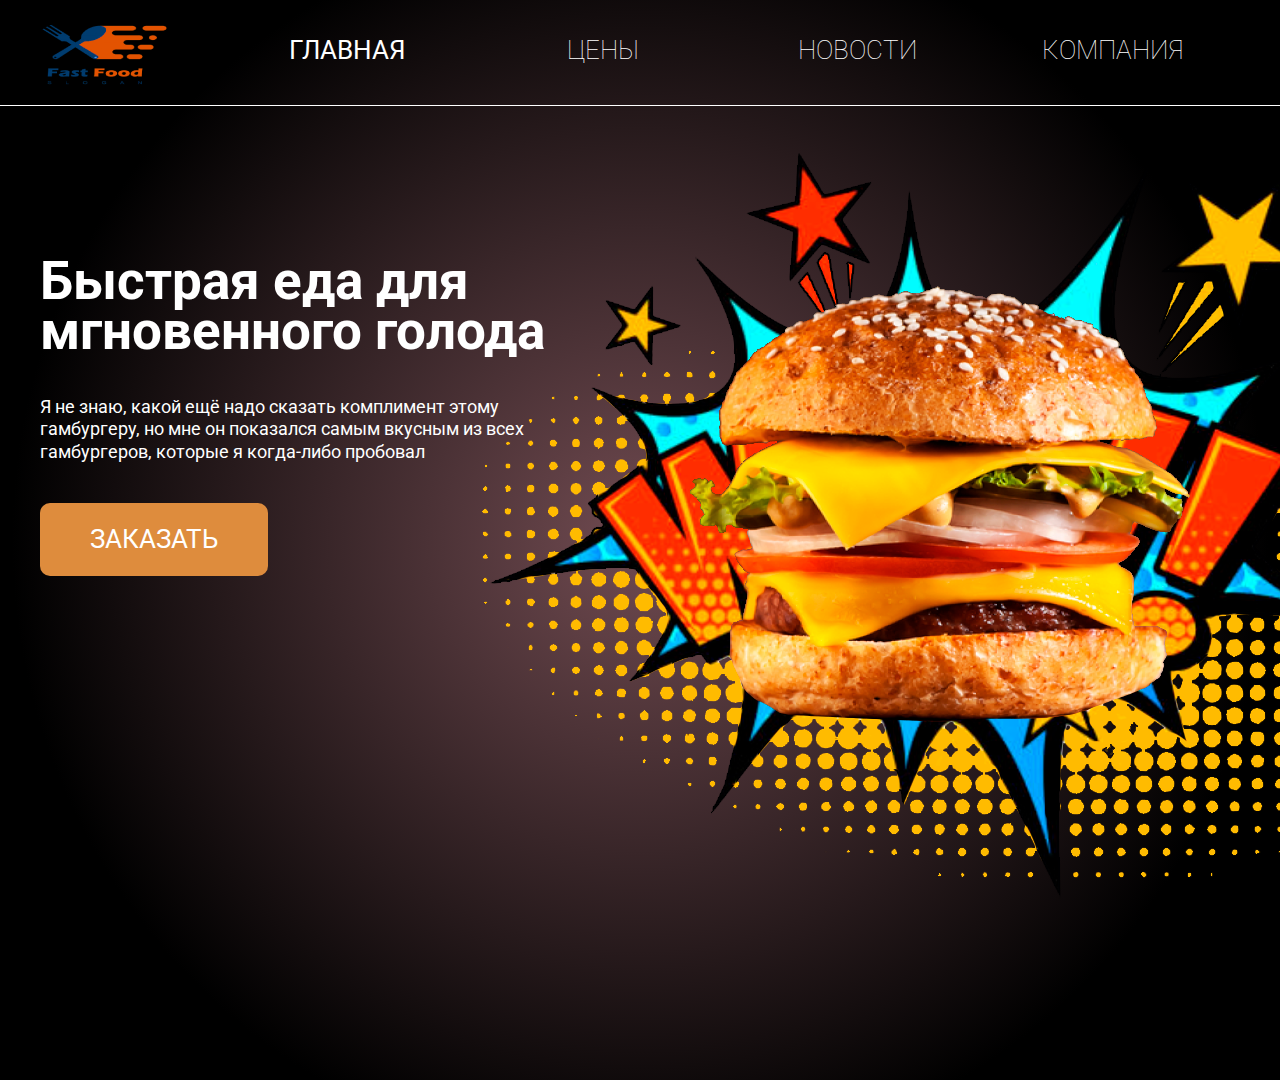
==== index.html @ 84ea1e97 "Add files via upload" ====
<!DOCTYPE html>
<html >
  <head>
    <meta charset="UTF-8">
    <title>Быстрая еда для мгновенного голода</title>
    <link rel="stylesheet" href="css/style.css">
	<link rel="preconnect" href="https://fonts.gstatic.com">
	<link href="https://fonts.googleapis.com/css2?family=Roboto:wght@100;300;400;700;900&display=swap" rel="stylesheet">	
  </head>
  <body class="home">
	<div class="header">
		<div class="wrap">
			<div class="logo"></div>
			<div class="nav">
            <ul>            
                <li class="current"><a href="index.html">Главная</a></li>
                <li><a href="prices.html">Цены</a></li>
                <li><a href="news.html">Новости</a></li>
                <li><a href="about.html">Компания</a></li>     
            </ul>            
			</div>
		</div>
    </div>
	
	<div class="content">
		<div class="wrap">
			<div class="text">
				<h1>Быстрая еда для мгновенного голода</h1>     
				<p>Я не знаю, какой ещё надо сказать комплимент этому гамбургеру, но мне он показался самым вкусным из всех гамбургеров, которые я когда-либо пробовал</p>
				<p class="button">Заказать</p>
			</div>
			<div class="hamburger"></div>			
		</div>
    </div>
  </body>
</html>
---- css/style.css ----
*{
	margin: 0;
}
body{
    position: relative;
    color: #000;
    font-size: 14px;
    font-family: 'Roboto', Verdana,sans-serif;
    font-weight: 400;
    line-height: 160%;
    min-height: 1080px;
}
p {
	margin-bottom:30pt;
}
h1{
	margin-bottom:30pt;
}
.home{
    background: #714b51;
    background: radial-gradient(circle, #714b51 0%, #000000 75%);
}
.about{
	
    background: #ab733d;
    background: radial-gradient(circle, #ab733d 0%, #000000 75%);
}
.prices{
	
    background: #ab733d;
    background: radial-gradient(circle, #ab733d 0%, #000000 75%);
}
.news{	
    background: #ab733d;
    background: radial-gradient(circle, #ab733d 0%, #000000 75%);
}
.wrap {
    margin: 0 auto;
    text-align: left;
    width: 1200px;
    position: relative;
}
.header,
.content {
    float: left;
    width: 100%;	
}
.header{
	margin: 25px 0;
	border-bottom: 1px solid #fff;
}

.logo{
	float: left;
    width: 15%;
    height: 80px;
    background-image: url("../images/logo.png");
    background-position: 0 0;
    background-repeat: no-repeat;
}
.nav{
	float: left;
	width: 85%;
}
.nav ul{
	list-style: none;
	min-width: 100%;
	position: relative;
	padding: 0;
}
.nav > ul > li{
	float: left;
	width: 25%;
}
.nav ul li a{
	display: block;
    float: left;
    color: #fff;
    width: 100%;
    font-size: 26px;
    font-weight: 100;
    line-height: 50px;
    text-align: center;
    text-decoration: none;
    text-transform: uppercase;
	transition: color 0.3s;
}
.nav ul li.current a{
    font-weight: 400;
}

.nav ul li:hover a{    
    color: grey;
}
.text{
    position: relative;
    top: 125px;
	width: 515px;
    color: #fff;
	font-size: 18px;
    z-index: 2;
}
.text h1 {
    color: #fff;
    width: 100%;
    font-size: 53px;
    font-weight: 700;
    line-height: 50px;
    text-decoration: none;
}
.button{
    float: left;
    background: #DE8C3D;
    color: #fff;
    font-size: 26px;
    text-transform: uppercase;
    padding: 25px 50px;
	border-radius: 10px;
	transition: background 0.3s;
    cursor: pointer;
}
.button:hover {
	background: #e35301;
}

.hamburger{
    position: absolute;
    width: 1200px;
    min-height: 875px;
    background-image: url(../images/background.png);
    background-position: right bottom;
    background-repeat: no-repeat;
    top: -20px;
    right: -220px;
    z-index: 1;
}

.text_about{
	width: 70%;
    height: 175px;
    color: #fff;
    font-size: 26px;
    line-height: 1.5;
}
.vilkalozhka{
	position: absolute;
    width: 570px;
    min-height: 875px;
    background-image: url(../images/vilkalozhka.png);
    background-position: top center;
    background-repeat: no-repeat;
    top: 30px;
    right: -150px;
    z-index: 1;
}
.prices h1{
	color:#fff;
    font-size: 52px;
    margin: 25px 0px 45px 15px;
}	
.catalog {
	padding: 0;
}
.catalog-products {
	float: left;
    width: 25%;
    padding: 10px;
    border-radius: 10px;
    list-style-type: none;
    box-sizing: border-box;
}
.catalog-product {
	float: left;
    width: 100%;
    height: 350px;
    background: #cbb285;
    border-radius: 10px;
    padding: 0 20px 20px 20px;
    box-shadow: 0 5px 20px 0 rgba(0,0,0,.07);
    box-sizing: border-box;
}
.catalog-product img{
    width: 100%;
	height: 240px;
}
.catalog-title {
    height: 35px;
	font-size: 22px;
    font-weight: 500;
    margin-bottom: 20px;
}
.catalog-price{
    font-size: 26px;
    font-weight: 100;
    margin-bottom:0;
}
.new {
    position: relative;
    background: #f3ede2;
    padding: 20px;
    border-radius: 10px;
     margin-bottom: 25px;
}
.new h3{
	height: 35px;
    font-size: 22px;
    font-weight: 600;
    margin-bottom: 20px;
	border-bottom: 1px solid #ccc7be;
}
.new p{
	font-size: 21px;
    font-weight: 300;
    margin-bottom: 20pt;
}
.more{
    position: absolute;
    background: #478f47;
    right: 0;
    bottom: 0;
	color: #fff;
	font-size: 14px;
    font-weight: 100;
    text-transform: uppercase;
    padding: 10px 30px;
    border-radius: 10px 0;
	transition: background 0.3s;
    cursor: pointer;
}

.more:hover{
    background: #00b300;
}
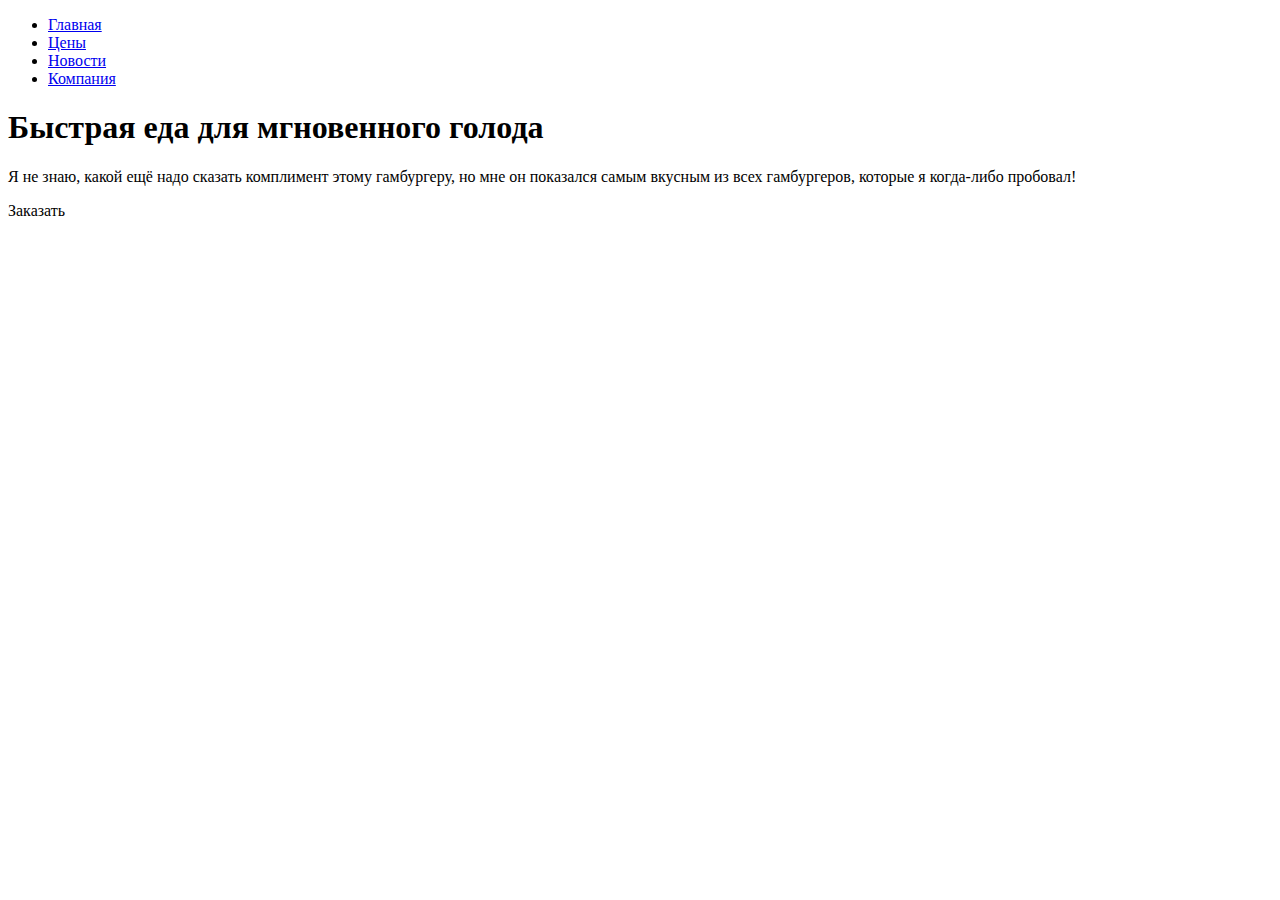
==== commit 23ab1ea2: "Opisanie" ====
--- a/index.html
+++ b/index.html
@@ -26,11 +26,11 @@
 		<div class="wrap">
 			<div class="text">
 				<h1>Быстрая еда для мгновенного голода</h1>     
-				<p>Я не знаю, какой ещё надо сказать комплимент этому гамбургеру, но мне он показался самым вкусным из всех гамбургеров, которые я когда-либо пробовал</p>
+				<p>Я не знаю, какой ещё надо сказать комплимент этому гамбургеру, но мне он показался самым вкусным из всех гамбургеров, которые я когда-либо пробовал!</p>
 				<p class="button">Заказать</p>
 			</div>
 			<div class="hamburger"></div>			
 		</div>
     </div>
   </body>
-</html>
+</html>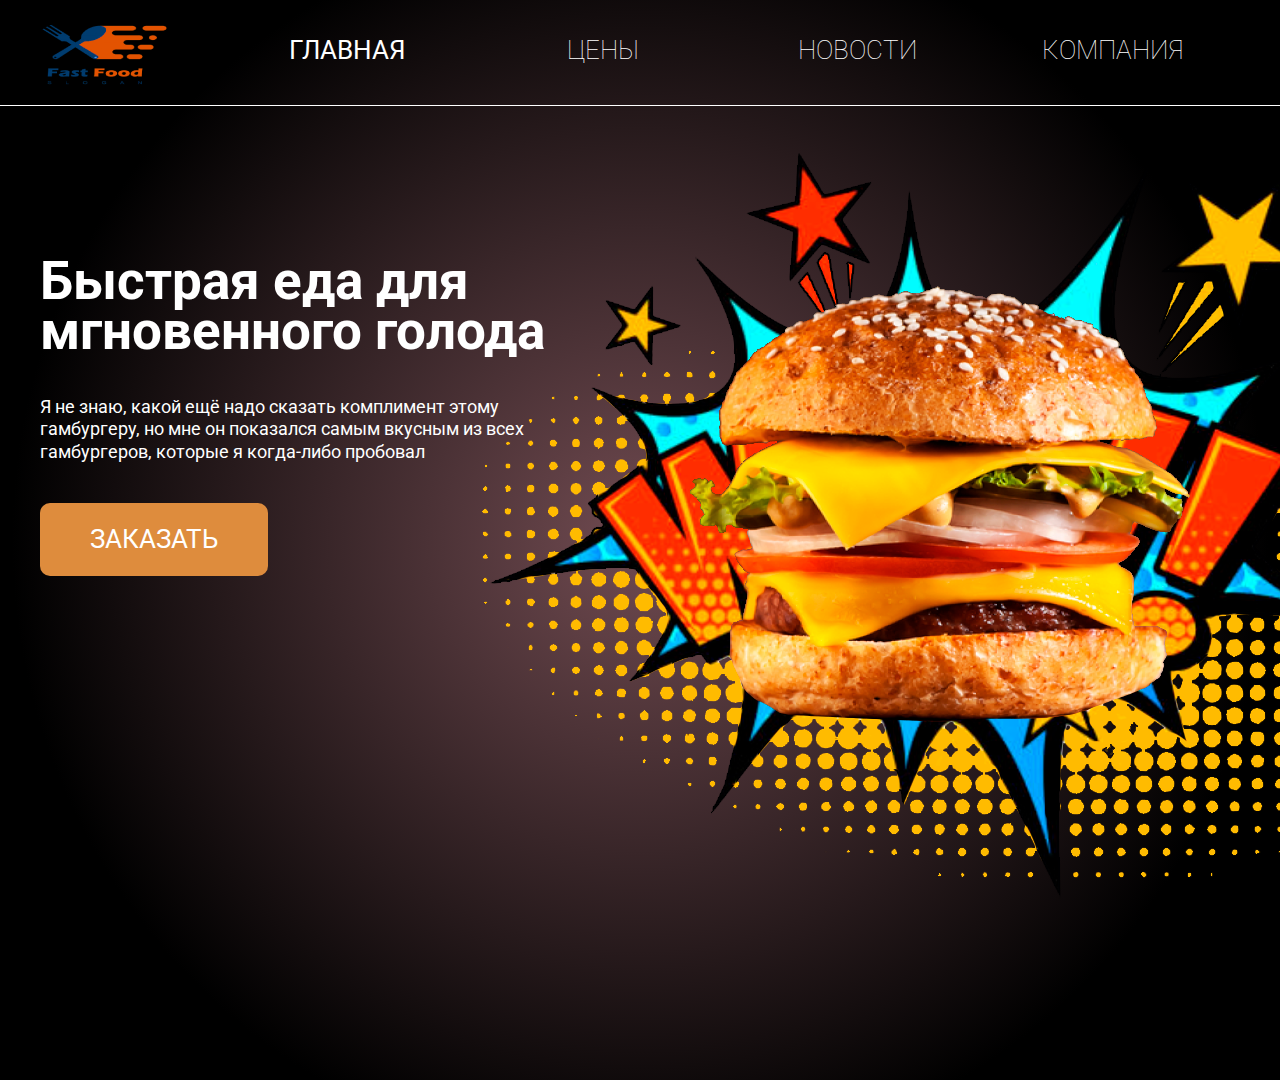
==== commit beec0845: "add page" ====
--- a/index.html
+++ b/index.html
@@ -26,11 +26,11 @@
 		<div class="wrap">
 			<div class="text">
 				<h1>Быстрая еда для мгновенного голода</h1>     
-				<p>Я не знаю, какой ещё надо сказать комплимент этому гамбургеру, но мне он показался самым вкусным из всех гамбургеров, которые я когда-либо пробовал!</p>
+				<p>Я не знаю, какой ещё надо сказать комплимент этому гамбургеру, но мне он показался самым вкусным из всех гамбургеров, которые я когда-либо пробовал</p>
 				<p class="button">Заказать</p>
 			</div>
 			<div class="hamburger"></div>			
 		</div>
     </div>
   </body>
-</html>+</html>
--- a/css/style.css
+++ b/css/style.css
@@ -0,0 +1,233 @@
+*{
+	margin: 0;
+}
+body{
+    position: relative;
+    color: #000;
+    font-size: 14px;
+    font-family: 'Roboto', Verdana,sans-serif;
+    font-weight: 400;
+    line-height: 160%;
+    min-height: 1080px;
+}
+p {
+	margin-bottom:30pt;
+}
+h1{
+	margin-bottom:30pt;
+}
+.home{
+    background: #714b51;
+    background: radial-gradient(circle, #714b51 0%, #000000 75%);
+}
+.about{
+	
+    background: #ab733d;
+    background: radial-gradient(circle, #ab733d 0%, #000000 75%);
+}
+.prices{
+	
+    background: #ab733d;
+    background: radial-gradient(circle, #ab733d 0%, #000000 75%);
+}
+.news{	
+    background: #ab733d;
+    background: radial-gradient(circle, #ab733d 0%, #000000 75%);
+}
+.wrap {
+    margin: 0 auto;
+    text-align: left;
+    width: 1200px;
+    position: relative;
+}
+.header,
+.content {
+    float: left;
+    width: 100%;	
+}
+.header{
+	margin: 25px 0;
+	border-bottom: 1px solid #fff;
+}
+
+.logo{
+	float: left;
+    width: 15%;
+    height: 80px;
+    background-image: url("../images/logo.png");
+    background-position: 0 0;
+    background-repeat: no-repeat;
+}
+.nav{
+	float: left;
+	width: 85%;
+}
+.nav ul{
+	list-style: none;
+	min-width: 100%;
+	position: relative;
+	padding: 0;
+}
+.nav > ul > li{
+	float: left;
+	width: 25%;
+}
+.nav ul li a{
+	display: block;
+    float: left;
+    color: #fff;
+    width: 100%;
+    font-size: 26px;
+    font-weight: 100;
+    line-height: 50px;
+    text-align: center;
+    text-decoration: none;
+    text-transform: uppercase;
+	transition: color 0.3s;
+}
+.nav ul li.current a{
+    font-weight: 400;
+}
+
+.nav ul li:hover a{    
+    color: grey;
+}
+.text{
+    position: relative;
+    top: 125px;
+	width: 515px;
+    color: #fff;
+	font-size: 18px;
+    z-index: 2;
+}
+.text h1 {
+    color: #fff;
+    width: 100%;
+    font-size: 53px;
+    font-weight: 700;
+    line-height: 50px;
+    text-decoration: none;
+}
+.button{
+    float: left;
+    background: #DE8C3D;
+    color: #fff;
+    font-size: 26px;
+    text-transform: uppercase;
+    padding: 25px 50px;
+	border-radius: 10px;
+	transition: background 0.3s;
+    cursor: pointer;
+}
+.button:hover {
+	background: #e35301;
+}
+
+.hamburger{
+    position: absolute;
+    width: 1200px;
+    min-height: 875px;
+    background-image: url(../images/background.png);
+    background-position: right bottom;
+    background-repeat: no-repeat;
+    top: -20px;
+    right: -220px;
+    z-index: 1;
+}
+
+.text_about{
+	width: 70%;
+    height: 175px;
+    color: #fff;
+    font-size: 26px;
+    line-height: 1.5;
+}
+.vilkalozhka{
+	position: absolute;
+    width: 570px;
+    min-height: 875px;
+    background-image: url(../images/vilkalozhka.png);
+    background-position: top center;
+    background-repeat: no-repeat;
+    top: 30px;
+    right: -150px;
+    z-index: 1;
+}
+.prices h1{
+	color:#fff;
+    font-size: 52px;
+    margin: 25px 0px 45px 15px;
+}	
+.catalog {
+	padding: 0;
+}
+.catalog-products {
+	float: left;
+    width: 25%;
+    padding: 10px;
+    border-radius: 10px;
+    list-style-type: none;
+    box-sizing: border-box;
+}
+.catalog-product {
+	float: left;
+    width: 100%;
+    height: 350px;
+    background: #cbb285;
+    border-radius: 10px;
+    padding: 0 20px 20px 20px;
+    box-shadow: 0 5px 20px 0 rgba(0,0,0,.07);
+    box-sizing: border-box;
+}
+.catalog-product img{
+    width: 100%;
+	height: 240px;
+}
+.catalog-title {
+    height: 35px;
+	font-size: 22px;
+    font-weight: 500;
+    margin-bottom: 20px;
+}
+.catalog-price{
+    font-size: 26px;
+    font-weight: 100;
+    margin-bottom:0;
+}
+.new {
+    position: relative;
+    background: #f3ede2;
+    padding: 20px;
+    border-radius: 10px;
+     margin-bottom: 25px;
+}
+.new h3{
+	height: 35px;
+    font-size: 22px;
+    font-weight: 600;
+    margin-bottom: 20px;
+	border-bottom: 1px solid #ccc7be;
+}
+.new p{
+	font-size: 21px;
+    font-weight: 300;
+    margin-bottom: 20pt;
+}
+.more{
+    position: absolute;
+    background: #478f47;
+    right: 0;
+    bottom: 0;
+	color: #fff;
+	font-size: 14px;
+    font-weight: 100;
+    text-transform: uppercase;
+    padding: 10px 30px;
+    border-radius: 10px 0;
+	transition: background 0.3s;
+    cursor: pointer;
+}
+
+.more:hover{
+    background: #00b300;
+}